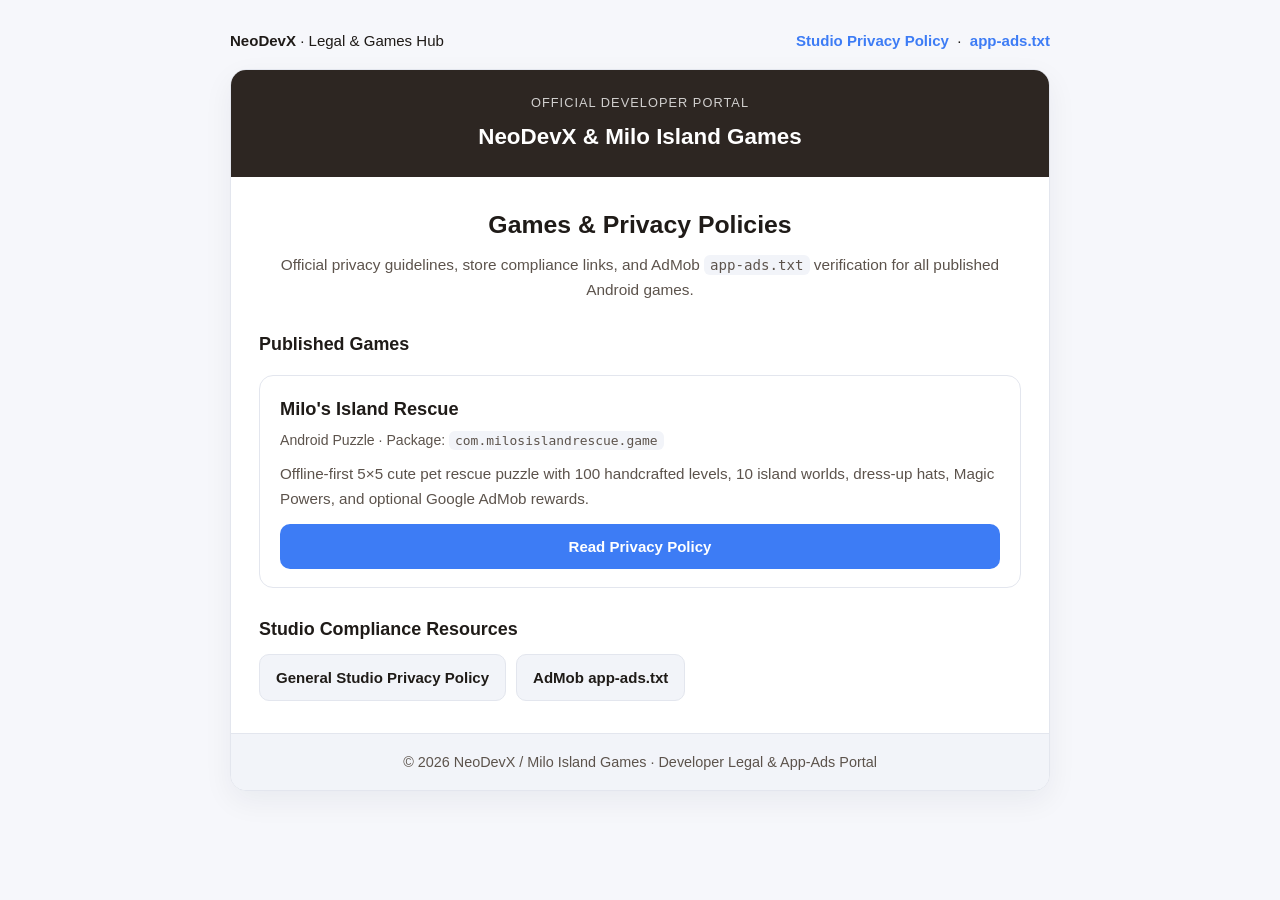
==== index.html @ ed9bab02 "Initialize multi-game privacy policy hub, Milo's Island Rescue policy & app-ads.txt" ====
<!DOCTYPE html>
<html lang="en">
<head>
  <meta charset="UTF-8" />
  <meta name="viewport" content="width=device-width, initial-scale=1.0" />
  <title>NeoDevX — Mobile Games Legal &amp; Privacy Hub</title>
  <link rel="stylesheet" href="/styles.css" />
</head>
<body>
  <div class="wrap">
    <nav class="topbar" aria-label="Primary">
      <span><strong>NeoDevX</strong> &middot; Legal &amp; Games Hub</span>
      <span>
        <a href="/privacy-policy.html">Studio Privacy Policy</a>
        &nbsp;&middot;&nbsp;
        <a href="/app-ads.txt">app-ads.txt</a>
      </span>
    </nav>

    <article class="sheet">
      <header>
        <span class="eyebrow">Official Developer Portal</span>
        <div class="head-title">NeoDevX &amp; Milo Island Games</div>
      </header>

      <main>
        <h1>Games &amp; Privacy Policies</h1>
        <p class="subtitle">
          Official privacy guidelines, store compliance links, and AdMob <code>app-ads.txt</code> verification for all published Android games.
        </p>

        <h2>Published Games</h2>
        <div class="games-grid">
          <section class="game-card">
            <div>
              <h3>Milo's Island Rescue</h3>
              <div class="game-meta">Android Puzzle &middot; Package: <code>com.milosislandrescue.game</code></div>
              <p>
                Offline-first 5&times;5 cute pet rescue puzzle with 100 handcrafted levels, 10 island worlds, dress-up hats, Magic Powers, and optional Google AdMob rewards.
              </p>
            </div>
            <a class="btn" href="/games/milos-island-rescue/privacy-policy.html">Read Privacy Policy</a>
          </section>
        </div>

        <h2>Studio Compliance Resources</h2>
        <div class="links-row">
          <a class="btn btn-secondary" href="/privacy-policy.html">General Studio Privacy Policy</a>
          <a class="btn btn-secondary" href="/app-ads.txt">AdMob app-ads.txt</a>
        </div>
      </main>

      <footer>
        &copy; 2026 NeoDevX / Milo Island Games &middot; Developer Legal &amp; App-Ads Portal
      </footer>
    </article>
  </div>
</body>
</html>
---- styles.css ----
:root {
  --bg: #f6f7fb;
  --surface: #ffffff;
  --surface-alt: #f2f4f9;
  --header: #2d2622;
  --accent: #3d7cf5;
  --accent-soft: #eef4ff;
  --text: #1f1b18;
  --muted: #5c534c;
  --border: #e3e6ee;
  --radius: 16px;
}

* {
  box-sizing: border-box;
}

body {
  margin: 0;
  padding: 28px 16px 48px;
  font-family: -apple-system, BlinkMacSystemFont, "Segoe UI", Roboto, Helvetica, Arial, sans-serif;
  background: var(--bg);
  color: var(--text);
  line-height: 1.68;
}

.wrap {
  max-width: 820px;
  margin: 0 auto;
}

.topbar {
  display: flex;
  flex-wrap: wrap;
  justify-content: space-between;
  align-items: center;
  gap: 10px;
  margin-bottom: 16px;
  font-size: 0.94rem;
}

.topbar a {
  color: var(--accent);
  text-decoration: none;
  font-weight: 600;
}

.topbar a:hover {
  text-decoration: underline;
}

.sheet {
  background: var(--surface);
  border: 1px solid var(--border);
  border-radius: var(--radius);
  overflow: hidden;
  box-shadow: 0 10px 30px rgba(24, 32, 48, 0.06);
}

.sheet > header {
  background: var(--header);
  color: #ffffff;
  text-align: center;
  padding: 22px 24px;
}

.sheet > header .eyebrow {
  display: block;
  font-size: 0.8rem;
  letter-spacing: 0.08em;
  text-transform: uppercase;
  opacity: 0.78;
  margin-bottom: 4px;
}

.sheet > header .head-title {
  font-size: 1.4rem;
  font-weight: 700;
}

main {
  padding: 32px 28px;
}

h1 {
  margin: 0 0 10px;
  text-align: center;
  font-size: 1.55rem;
  line-height: 1.3;
  color: var(--text);
}

.subtitle,
.dates {
  text-align: center;
  color: var(--muted);
  font-size: 0.96rem;
  margin-bottom: 24px;
}

.summary-box {
  background: var(--accent-soft);
  border: 1px solid #d5e3ff;
  border-radius: 12px;
  padding: 14px 18px;
  margin-bottom: 22px;
}

.summary-box strong {
  color: var(--text);
}

h2 {
  margin-top: 26px;
  margin-bottom: 8px;
  font-size: 1.12rem;
  color: var(--text);
}

p, li {
  margin: 0 0 12px;
  color: var(--text);
}

ul {
  padding-left: 20px;
  margin: 0 0 12px;
}

a {
  color: var(--accent);
}

code {
  background: var(--surface-alt);
  padding: 2px 6px;
  border-radius: 6px;
  font-size: 0.92em;
}

.games-grid {
  display: grid;
  grid-template-columns: repeat(auto-fit, minmax(260px, 1fr));
  gap: 16px;
  margin-top: 16px;
  margin-bottom: 24px;
}

.game-card {
  border: 1px solid var(--border);
  border-radius: 14px;
  padding: 18px 20px;
  background: #ffffff;
  display: flex;
  flex-direction: column;
  justify-content: space-between;
  gap: 12px;
}

.game-card h3 {
  margin: 0 0 4px;
  font-size: 1.14rem;
}

.game-meta {
  font-size: 0.88rem;
  color: var(--muted);
  margin: 0 0 8px;
}

.game-card p {
  font-size: 0.95rem;
  color: var(--muted);
  margin: 0;
}

.btn {
  display: inline-block;
  padding: 10px 16px;
  border-radius: 10px;
  background: var(--accent);
  color: #ffffff;
  text-decoration: none;
  font-weight: 600;
  font-size: 0.94rem;
  text-align: center;
}

.btn:hover {
  filter: brightness(0.95);
  text-decoration: none;
}

.btn-secondary {
  background: var(--surface-alt);
  color: var(--text);
  border: 1px solid var(--border);
}

.links-row {
  display: flex;
  flex-wrap: wrap;
  gap: 10px;
  margin-top: 10px;
}

footer {
  background: var(--surface-alt);
  border-top: 1px solid var(--border);
  padding: 16px 24px;
  text-align: center;
  font-size: 0.9rem;
  color: var(--muted);
}

@media (max-width: 560px) {
  main {
    padding: 24px 18px;
  }
}
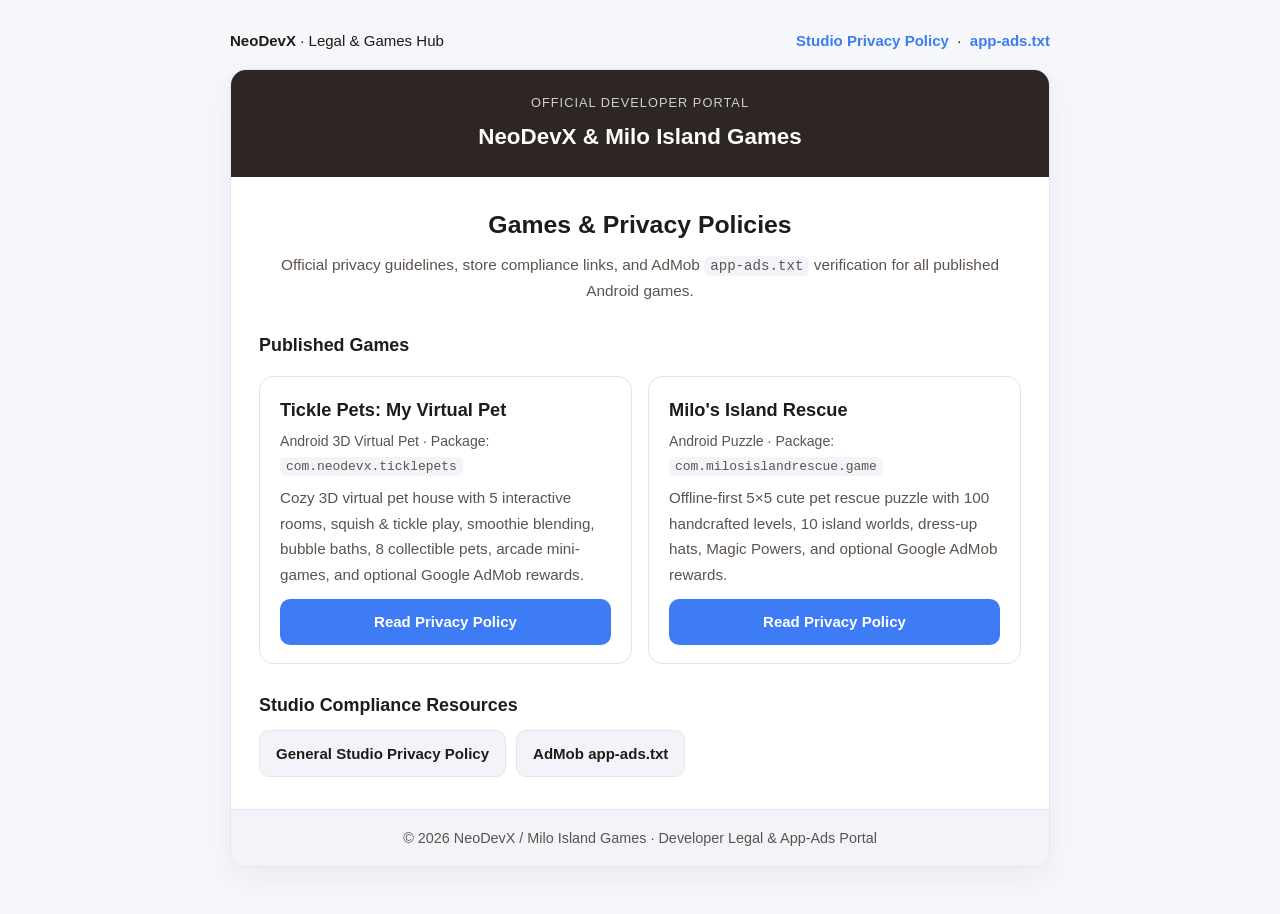
==== commit e1ce067e: "Add Tickle Pets privacy policy page and hub card" ====
--- a/index.html
+++ b/index.html
@@ -33,6 +33,17 @@
         <div class="games-grid">
           <section class="game-card">
             <div>
+              <h3>Tickle Pets: My Virtual Pet</h3>
+              <div class="game-meta">Android 3D Virtual Pet &middot; Package: <code>com.neodevx.ticklepets</code></div>
+              <p>
+                Cozy 3D virtual pet house with 5 interactive rooms, squish &amp; tickle play, smoothie blending, bubble baths, 8 collectible pets, arcade mini-games, and optional Google AdMob rewards.
+              </p>
+            </div>
+            <a class="btn" href="/games/tickle-pets/privacy-policy.html">Read Privacy Policy</a>
+          </section>
+
+          <section class="game-card">
+            <div>
               <h3>Milo's Island Rescue</h3>
               <div class="game-meta">Android Puzzle &middot; Package: <code>com.milosislandrescue.game</code></div>
               <p>
